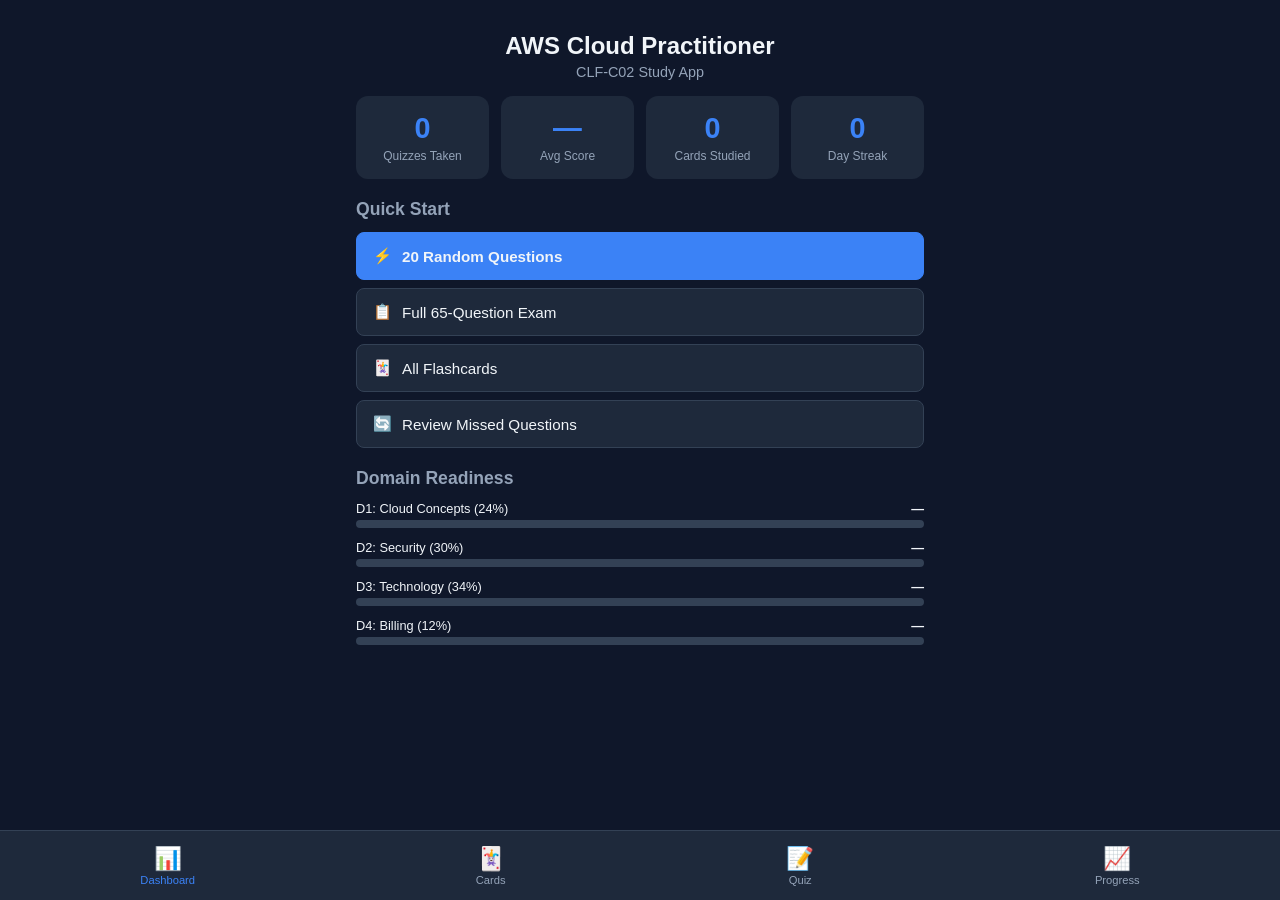
==== webapp/index.html @ e58fd6a0 "Added AWS study plan and webapp files" ====
<!DOCTYPE html>
<html lang="en">
<head>
  <meta charset="UTF-8">
  <meta name="viewport" content="width=device-width, initial-scale=1.0, user-scalable=no">
  <meta name="apple-mobile-web-app-capable" content="yes">
  <meta name="apple-mobile-web-app-status-bar-style" content="black-translucent">
  <meta name="theme-color" content="#0f172a">
  <title>AWS Cloud Practitioner Study App</title>
  <link rel="manifest" href="manifest.json">
  <link rel="icon" href="data:image/svg+xml,<svg xmlns='http://www.w3.org/2000/svg' viewBox='0 0 100 100'><text y='.9em' font-size='90'>☁️</text></svg>">
  <link rel="stylesheet" href="css/style.css">
</head>
<body>
  <div id="app">
    <!-- Navigation -->
    <nav id="bottom-nav">
      <button class="nav-btn active" data-view="dashboard" aria-label="Dashboard">
        <span class="nav-icon">📊</span>
        <span class="nav-label">Dashboard</span>
      </button>
      <button class="nav-btn" data-view="flashcards" aria-label="Flashcards">
        <span class="nav-icon">🃏</span>
        <span class="nav-label">Cards</span>
      </button>
      <button class="nav-btn" data-view="quiz" aria-label="Quiz">
        <span class="nav-icon">📝</span>
        <span class="nav-label">Quiz</span>
      </button>
      <button class="nav-btn" data-view="progress" aria-label="Progress">
        <span class="nav-icon">📈</span>
        <span class="nav-label">Progress</span>
      </button>
    </nav>

    <!-- Dashboard View -->
    <div id="view-dashboard" class="view active">
      <header class="view-header">
        <h1>AWS Cloud Practitioner</h1>
        <p class="subtitle">CLF-C02 Study App</p>
      </header>

      <div class="stats-grid">
        <div class="stat-card">
          <div class="stat-number" id="stat-quizzes">0</div>
          <div class="stat-label">Quizzes Taken</div>
        </div>
        <div class="stat-card">
          <div class="stat-number" id="stat-avg">0%</div>
          <div class="stat-label">Avg Score</div>
        </div>
        <div class="stat-card">
          <div class="stat-number" id="stat-cards">0</div>
          <div class="stat-label">Cards Studied</div>
        </div>
        <div class="stat-card">
          <div class="stat-number" id="stat-streak">0</div>
          <div class="stat-label">Day Streak</div>
        </div>
      </div>

      <div class="quick-actions">
        <h2>Quick Start</h2>
        <button class="action-btn primary" onclick="startQuickQuiz()">
          <span>⚡</span> 20 Random Questions
        </button>
        <button class="action-btn" onclick="startFullExam()">
          <span>📋</span> Full 65-Question Exam
        </button>
        <button class="action-btn" onclick="startFlashcards('all')">
          <span>🃏</span> All Flashcards
        </button>
        <button class="action-btn" onclick="startMissedQuiz()">
          <span>🔄</span> Review Missed Questions
        </button>
      </div>

      <div class="domain-scores">
        <h2>Domain Readiness</h2>
        <div class="domain-bar" id="domain1-bar">
          <div class="domain-info">
            <span>D1: Cloud Concepts (24%)</span>
            <span class="domain-pct" id="domain1-pct">—</span>
          </div>
          <div class="bar-bg"><div class="bar-fill" id="domain1-fill"></div></div>
        </div>
        <div class="domain-bar" id="domain2-bar">
          <div class="domain-info">
            <span>D2: Security (30%)</span>
            <span class="domain-pct" id="domain2-pct">—</span>
          </div>
          <div class="bar-bg"><div class="bar-fill" id="domain2-fill"></div></div>
        </div>
        <div class="domain-bar" id="domain3-bar">
          <div class="domain-info">
            <span>D3: Technology (34%)</span>
            <span class="domain-pct" id="domain3-pct">—</span>
          </div>
          <div class="bar-bg"><div class="bar-fill" id="domain3-fill"></div></div>
        </div>
        <div class="domain-bar" id="domain4-bar">
          <div class="domain-info">
            <span>D4: Billing (12%)</span>
            <span class="domain-pct" id="domain4-pct">—</span>
          </div>
          <div class="bar-bg"><div class="bar-fill" id="domain4-fill"></div></div>
        </div>
      </div>
    </div>

    <!-- Flashcards View -->
    <div id="view-flashcards" class="view">
      <header class="view-header">
        <h1>Flashcards</h1>
      </header>

      <!-- Category Selection -->
      <div id="flashcard-categories" class="category-grid">
        <button class="cat-btn" onclick="startFlashcards('all')">
          <span class="cat-icon">📚</span>
          <span class="cat-name">All Cards</span>
          <span class="cat-count" id="count-all">0</span>
        </button>
        <button class="cat-btn" onclick="startFlashcards('compute')">
          <span class="cat-icon">🖥️</span>
          <span class="cat-name">Compute</span>
          <span class="cat-count" id="count-compute">0</span>
        </button>
        <button class="cat-btn" onclick="startFlashcards('storage')">
          <span class="cat-icon">💾</span>
          <span class="cat-name">Storage</span>
          <span class="cat-count" id="count-storage">0</span>
        </button>
        <button class="cat-btn" onclick="startFlashcards('database')">
          <span class="cat-icon">🗄️</span>
          <span class="cat-name">Database</span>
          <span class="cat-count" id="count-database">0</span>
        </button>
        <button class="cat-btn" onclick="startFlashcards('network')">
          <span class="cat-icon">🌐</span>
          <span class="cat-name">Network</span>
          <span class="cat-count" id="count-network">0</span>
        </button>
        <button class="cat-btn" onclick="startFlashcards('security')">
          <span class="cat-icon">🔒</span>
          <span class="cat-name">Security</span>
          <span class="cat-count" id="count-security">0</span>
        </button>
        <button class="cat-btn" onclick="startFlashcards('billing')">
          <span class="cat-icon">💰</span>
          <span class="cat-name">Billing</span>
          <span class="cat-count" id="count-billing">0</span>
        </button>
      </div>

      <!-- Active Flashcard Session -->
      <div id="flashcard-session" class="hidden">
        <div class="session-header">
          <button class="back-btn" onclick="endFlashcardSession()">← Back</button>
          <span id="fc-progress">1 / 10</span>
          <span id="fc-score">✓ 0  ✗ 0</span>
        </div>

        <div class="flashcard-container">
          <div class="flashcard" id="flashcard" onclick="flipCard()">
            <div class="flashcard-front">
              <div class="fc-category" id="fc-category">compute</div>
              <div class="fc-term" id="fc-term">Loading...</div>
              <div class="fc-hint">Tap to reveal</div>
            </div>
            <div class="flashcard-back">
              <div class="fc-answer" id="fc-answer">Loading...</div>
            </div>
          </div>
        </div>

        <div class="fc-actions hidden" id="fc-actions">
          <button class="fc-btn know" onclick="markCard(true)">✓ Knew It</button>
          <button class="fc-btn miss" onclick="markCard(false)">✗ Didn't Know</button>
        </div>
      </div>
    </div>

    <!-- Quiz View -->
    <div id="view-quiz" class="view">
      <header class="view-header">
        <h1>Practice Quiz</h1>
      </header>

      <!-- Quiz Selection -->
      <div id="quiz-selection" class="quiz-options">
        <h2>Choose Exam Mode</h2>

        <button class="quiz-mode-btn" onclick="startDomainQuiz('all', 20)">
          <div class="mode-title">⚡ Quick Quiz</div>
          <div class="mode-desc">20 random questions, all domains</div>
        </button>

        <button class="quiz-mode-btn featured" onclick="startDomainQuiz('all', 65)">
          <div class="mode-title">📋 Full Exam Simulation</div>
          <div class="mode-desc">65 questions, 90-minute timer, like the real exam</div>
        </button>

        <h2>By Domain</h2>

        <button class="quiz-mode-btn" onclick="startDomainQuiz('domain1')">
          <div class="mode-title">D1: Cloud Concepts</div>
          <div class="mode-desc" id="d1-count">0 questions · 24% of exam</div>
        </button>

        <button class="quiz-mode-btn" onclick="startDomainQuiz('domain2')">
          <div class="mode-title">D2: Security & Compliance</div>
          <div class="mode-desc" id="d2-count">0 questions · 30% of exam</div>
        </button>

        <button class="quiz-mode-btn" onclick="startDomainQuiz('domain3')">
          <div class="mode-title">D3: Technology & Services</div>
          <div class="mode-desc" id="d3-count">0 questions · 34% of exam</div>
        </button>

        <button class="quiz-mode-btn" onclick="startDomainQuiz('domain4')">
          <div class="mode-title">D4: Billing & Pricing</div>
          <div class="mode-desc" id="d4-count">0 questions · 12% of exam</div>
        </button>

        <button class="quiz-mode-btn" onclick="startMissedQuiz()">
          <div class="mode-title">🔄 Review Missed Questions</div>
          <div class="mode-desc" id="missed-count">0 questions you've gotten wrong</div>
        </button>
      </div>

      <!-- Active Quiz -->
      <div id="quiz-session" class="hidden">
        <div class="session-header">
          <button class="back-btn" onclick="endQuiz()">← Quit</button>
          <span id="quiz-progress">1 / 20</span>
          <span id="quiz-timer" class="hidden">90:00</span>
          <span id="quiz-score-live">✓ 0  ✗ 0</span>
        </div>

        <div class="question-container">
          <div class="question-text" id="q-text">Loading...</div>
          <div class="options-list" id="q-options"></div>
          <div class="explanation hidden" id="q-explanation">
            <div class="explanation-result" id="q-result"></div>
            <div class="explanation-text" id="q-explain-text"></div>
            <button class="next-btn" id="q-next-btn" onclick="nextQuestion()">Next Question →</button>
          </div>
        </div>
      </div>

      <!-- Quiz Results -->
      <div id="quiz-results" class="hidden">
        <div class="results-card">
          <h2 id="results-title">Exam Results</h2>
          <div class="results-score" id="results-score">0%</div>
          <div class="results-bar-container">
            <div class="results-bar" id="results-bar"></div>
            <div class="results-passing-line"></div>
          </div>
          <div class="results-passing">Passing: 70%</div>
          <div class="results-message" id="results-message"></div>

          <div class="results-breakdown">
            <div class="breakdown-item">
              <span>Total Questions</span>
              <span id="results-total">0</span>
            </div>
            <div class="breakdown-item correct">
              <span>✓ Correct</span>
              <span id="results-correct">0</span>
            </div>
            <div class="breakdown-item wrong">
              <span>✗ Incorrect</span>
              <span id="results-wrong">0</span>
            </div>
          </div>

          <div class="results-domain-breakdown" id="results-domains"></div>

          <div class="results-actions">
            <button class="action-btn primary" onclick="reviewMissed()">Review Missed Questions</button>
            <button class="action-btn" onclick="showView('quiz')">Take Another Quiz</button>
            <button class="action-btn" onclick="showView('dashboard')">Back to Dashboard</button>
          </div>
        </div>
      </div>
    </div>

    <!-- Progress View -->
    <div id="view-progress" class="view">
      <header class="view-header">
        <h1>Progress</h1>
      </header>

      <div class="progress-section">
        <h2>Score History</h2>
        <div id="score-history" class="score-history">
          <p class="empty-state">No quizzes taken yet. Start practicing!</p>
        </div>
      </div>

      <div class="progress-section">
        <h2>Questions Bank Coverage</h2>
        <div class="coverage-stats">
          <div class="coverage-item">
            <span>Total Questions</span>
            <span id="total-q-count">0</span>
          </div>
          <div class="coverage-item">
            <span>Questions Seen</span>
            <span id="seen-q-count">0</span>
          </div>
          <div class="coverage-item">
            <span>Questions Missed (ever)</span>
            <span id="ever-missed-count">0</span>
          </div>
        </div>
      </div>

      <div class="progress-section">
        <h2>Data Management</h2>
        <button class="action-btn danger" onclick="resetProgress()">Reset All Progress</button>
      </div>
    </div>
  </div>

  <script src="js/data.js"></script>
  <script src="js/app.js"></script>
</body>
</html>
---- webapp/css/style.css ----
/* ============================================================
   AWS Cloud Practitioner Study App — Mobile-First Styles
   ============================================================ */

:root {
  --bg: #0f172a;
  --bg-card: #1e293b;
  --bg-card-hover: #334155;
  --text: #f1f5f9;
  --text-muted: #94a3b8;
  --primary: #3b82f6;
  --primary-hover: #2563eb;
  --success: #22c55e;
  --success-bg: #052e16;
  --danger: #ef4444;
  --danger-bg: #450a0a;
  --warning: #f59e0b;
  --warning-bg: #451a03;
  --border: #334155;
  --radius: 12px;
  --radius-sm: 8px;
  --nav-height: 70px;
  --safe-bottom: env(safe-area-inset-bottom, 0px);
}

* {
  margin: 0;
  padding: 0;
  box-sizing: border-box;
}

html {
  font-size: 16px;
  -webkit-text-size-adjust: 100%;
}

body {
  font-family: -apple-system, BlinkMacSystemFont, 'Segoe UI', Roboto, sans-serif;
  background: var(--bg);
  color: var(--text);
  min-height: 100vh;
  min-height: 100dvh;
  overflow-x: hidden;
  padding-bottom: calc(var(--nav-height) + var(--safe-bottom));
}

/* ---- Navigation ---- */
#bottom-nav {
  position: fixed;
  bottom: 0;
  left: 0;
  right: 0;
  height: calc(var(--nav-height) + var(--safe-bottom));
  padding-bottom: var(--safe-bottom);
  background: var(--bg-card);
  border-top: 1px solid var(--border);
  display: flex;
  justify-content: space-around;
  align-items: center;
  z-index: 100;
}

.nav-btn {
  background: none;
  border: none;
  color: var(--text-muted);
  font-size: 0.7rem;
  display: flex;
  flex-direction: column;
  align-items: center;
  gap: 2px;
  padding: 8px 12px;
  cursor: pointer;
  transition: color 0.2s;
  -webkit-tap-highlight-color: transparent;
}

.nav-btn.active {
  color: var(--primary);
}

.nav-icon {
  font-size: 1.4rem;
}

/* ---- Views ---- */
.view {
  display: none;
  padding: 16px;
  max-width: 600px;
  margin: 0 auto;
}

.view.active {
  display: block;
}

.view-header {
  text-align: center;
  padding: 16px 0;
}

.view-header h1 {
  font-size: 1.5rem;
  font-weight: 700;
}

.subtitle {
  color: var(--text-muted);
  font-size: 0.9rem;
  margin-top: 4px;
}

h2 {
  font-size: 1.1rem;
  margin: 20px 0 12px;
  color: var(--text-muted);
  font-weight: 600;
}

/* ---- Stats Grid ---- */
.stats-grid {
  display: grid;
  grid-template-columns: 1fr 1fr;
  gap: 12px;
}

.stat-card {
  background: var(--bg-card);
  border-radius: var(--radius);
  padding: 16px;
  text-align: center;
}

.stat-number {
  font-size: 1.8rem;
  font-weight: 700;
  color: var(--primary);
}

.stat-label {
  font-size: 0.75rem;
  color: var(--text-muted);
  margin-top: 4px;
}

/* ---- Quick Actions ---- */
.quick-actions {
  margin-top: 8px;
}

.action-btn {
  display: flex;
  align-items: center;
  gap: 10px;
  width: 100%;
  padding: 14px 16px;
  margin-bottom: 8px;
  background: var(--bg-card);
  color: var(--text);
  border: 1px solid var(--border);
  border-radius: var(--radius-sm);
  font-size: 0.95rem;
  cursor: pointer;
  transition: background 0.2s;
  -webkit-tap-highlight-color: transparent;
}

.action-btn:hover, .action-btn:active {
  background: var(--bg-card-hover);
}

.action-btn.primary {
  background: var(--primary);
  border-color: var(--primary);
  font-weight: 600;
}

.action-btn.primary:hover {
  background: var(--primary-hover);
}

.action-btn.danger {
  border-color: var(--danger);
  color: var(--danger);
}

.action-btn.danger:hover {
  background: var(--danger-bg);
}

/* ---- Domain Bars ---- */
.domain-scores {
  margin-top: 8px;
}

.domain-bar {
  margin-bottom: 12px;
}

.domain-info {
  display: flex;
  justify-content: space-between;
  font-size: 0.8rem;
  margin-bottom: 4px;
}

.domain-pct {
  font-weight: 600;
}

.bar-bg {
  height: 8px;
  background: var(--border);
  border-radius: 4px;
  overflow: hidden;
}

.bar-fill {
  height: 100%;
  border-radius: 4px;
  transition: width 0.5s ease;
  width: 0%;
}

/* ---- Category Grid (Flashcards) ---- */
.category-grid {
  display: grid;
  grid-template-columns: 1fr 1fr;
  gap: 10px;
}

.cat-btn {
  background: var(--bg-card);
  border: 1px solid var(--border);
  border-radius: var(--radius);
  padding: 16px;
  text-align: center;
  color: var(--text);
  cursor: pointer;
  transition: background 0.2s, transform 0.1s;
  -webkit-tap-highlight-color: transparent;
}

.cat-btn:hover {
  background: var(--bg-card-hover);
}

.cat-btn:active {
  transform: scale(0.97);
}

.cat-icon {
  font-size: 1.6rem;
  display: block;
  margin-bottom: 6px;
}

.cat-name {
  display: block;
  font-weight: 600;
  font-size: 0.85rem;
}

.cat-count {
  display: block;
  font-size: 0.75rem;
  color: var(--text-muted);
  margin-top: 4px;
}

/* ---- Session Header ---- */
.session-header {
  display: flex;
  justify-content: space-between;
  align-items: center;
  padding: 8px 0 16px;
  font-size: 0.85rem;
}

.back-btn {
  background: none;
  border: none;
  color: var(--primary);
  font-size: 0.9rem;
  cursor: pointer;
  padding: 4px 0;
  -webkit-tap-highlight-color: transparent;
}

/* ---- Flashcard ---- */
.flashcard-container {
  perspective: 1000px;
  margin: 20px 0;
}

.flashcard {
  position: relative;
  width: 100%;
  min-height: 250px;
  cursor: pointer;
  transform-style: preserve-3d;
  transition: transform 0.5s;
  -webkit-tap-highlight-color: transparent;
}

.flashcard.flipped {
  transform: rotateY(180deg);
}

.flashcard-front, .flashcard-back {
  position: absolute;
  top: 0;
  left: 0;
  width: 100%;
  min-height: 250px;
  backface-visibility: hidden;
  -webkit-backface-visibility: hidden;
  border-radius: var(--radius);
  display: flex;
  flex-direction: column;
  justify-content: center;
  align-items: center;
  padding: 24px;
  text-align: center;
}

.flashcard-front {
  background: linear-gradient(135deg, #1e3a5f, #1e293b);
  border: 1px solid var(--border);
}

.flashcard-back {
  background: linear-gradient(135deg, #052e16, #1e293b);
  border: 1px solid #166534;
  transform: rotateY(180deg);
}

.fc-category {
  font-size: 0.7rem;
  text-transform: uppercase;
  letter-spacing: 1px;
  color: var(--primary);
  margin-bottom: 16px;
}

.fc-term {
  font-size: 1.4rem;
  font-weight: 700;
}

.fc-hint {
  font-size: 0.75rem;
  color: var(--text-muted);
  margin-top: 20px;
}

.fc-answer {
  font-size: 1.05rem;
  line-height: 1.6;
}

.fc-actions {
  display: flex;
  gap: 12px;
  margin-top: 16px;
}

.fc-btn {
  flex: 1;
  padding: 14px;
  border: none;
  border-radius: var(--radius-sm);
  font-size: 1rem;
  font-weight: 600;
  cursor: pointer;
  -webkit-tap-highlight-color: transparent;
}

.fc-btn.know {
  background: var(--success);
  color: white;
}

.fc-btn.miss {
  background: var(--danger);
  color: white;
}

/* ---- Quiz ---- */
.quiz-options {
  padding-bottom: 20px;
}

.quiz-mode-btn {
  display: block;
  width: 100%;
  text-align: left;
  padding: 16px;
  margin-bottom: 8px;
  background: var(--bg-card);
  border: 1px solid var(--border);
  border-radius: var(--radius-sm);
  color: var(--text);
  cursor: pointer;
  transition: background 0.2s;
  -webkit-tap-highlight-color: transparent;
}

.quiz-mode-btn:hover {
  background: var(--bg-card-hover);
}

.quiz-mode-btn.featured {
  border-color: var(--primary);
  background: linear-gradient(135deg, rgba(59,130,246,0.15), var(--bg-card));
}

.mode-title {
  font-weight: 600;
  font-size: 1rem;
}

.mode-desc {
  font-size: 0.8rem;
  color: var(--text-muted);
  margin-top: 4px;
}

/* ---- Question ---- */
.question-container {
  padding: 8px 0;
}

.question-text {
  font-size: 1.05rem;
  font-weight: 600;
  line-height: 1.5;
  margin-bottom: 20px;
}

.options-list {
  display: flex;
  flex-direction: column;
  gap: 10px;
}

.option-btn {
  display: flex;
  align-items: flex-start;
  gap: 12px;
  padding: 14px 16px;
  background: var(--bg-card);
  border: 2px solid var(--border);
  border-radius: var(--radius-sm);
  color: var(--text);
  font-size: 0.95rem;
  text-align: left;
  cursor: pointer;
  transition: border-color 0.2s, background 0.2s;
  -webkit-tap-highlight-color: transparent;
  line-height: 1.4;
}

.option-btn:hover {
  border-color: var(--primary);
}

.option-btn .option-letter {
  font-weight: 700;
  color: var(--primary);
  min-width: 24px;
}

.option-btn.selected {
  border-color: var(--primary);
  background: rgba(59, 130, 246, 0.15);
}

.option-btn.correct {
  border-color: var(--success);
  background: rgba(34, 197, 94, 0.15);
}

.option-btn.wrong {
  border-color: var(--danger);
  background: rgba(239, 68, 68, 0.15);
}

.option-btn.disabled {
  pointer-events: none;
  opacity: 0.7;
}

.option-btn.correct .option-letter {
  color: var(--success);
}

.option-btn.wrong .option-letter {
  color: var(--danger);
}

/* ---- Explanation ---- */
.explanation {
  margin-top: 16px;
  padding: 16px;
  background: var(--bg-card);
  border-radius: var(--radius-sm);
  border-left: 4px solid var(--primary);
}

.explanation-result {
  font-weight: 700;
  font-size: 1rem;
  margin-bottom: 8px;
}

.explanation-result.correct {
  color: var(--success);
}

.explanation-result.wrong {
  color: var(--danger);
}

.explanation-text {
  font-size: 0.9rem;
  line-height: 1.5;
  color: var(--text-muted);
}

.next-btn {
  display: block;
  width: 100%;
  margin-top: 16px;
  padding: 12px;
  background: var(--primary);
  color: white;
  border: none;
  border-radius: var(--radius-sm);
  font-size: 1rem;
  font-weight: 600;
  cursor: pointer;
  -webkit-tap-highlight-color: transparent;
}

/* ---- Quiz Results ---- */
.results-card {
  text-align: center;
  padding: 24px 0;
}

.results-card h2 {
  color: var(--text);
  font-size: 1.3rem;
  margin-bottom: 16px;
}

.results-score {
  font-size: 3.5rem;
  font-weight: 800;
}

.results-score.pass {
  color: var(--success);
}

.results-score.fail {
  color: var(--danger);
}

.results-bar-container {
  position: relative;
  height: 16px;
  background: var(--border);
  border-radius: 8px;
  margin: 20px 0 8px;
  overflow: visible;
}

.results-bar {
  height: 100%;
  border-radius: 8px;
  transition: width 1s ease;
}

.results-bar.pass {
  background: var(--success);
}

.results-bar.fail {
  background: var(--danger);
}

.results-passing-line {
  position: absolute;
  top: -4px;
  left: 70%;
  width: 2px;
  height: 24px;
  background: var(--warning);
}

.results-passing {
  font-size: 0.75rem;
  color: var(--text-muted);
}

.results-message {
  font-size: 1.1rem;
  font-weight: 600;
  margin: 20px 0;
  padding: 12px;
  border-radius: var(--radius-sm);
}

.results-message.pass {
  background: var(--success-bg);
  color: var(--success);
}

.results-message.fail {
  background: var(--danger-bg);
  color: var(--danger);
}

.results-message.close {
  background: var(--warning-bg);
  color: var(--warning);
}

.results-breakdown {
  margin: 20px 0;
}

.breakdown-item {
  display: flex;
  justify-content: space-between;
  padding: 10px 16px;
  border-bottom: 1px solid var(--border);
  font-size: 0.9rem;
}

.breakdown-item.correct {
  color: var(--success);
}

.breakdown-item.wrong {
  color: var(--danger);
}

.results-domain-breakdown {
  margin: 16px 0;
  text-align: left;
}

.results-domain-breakdown h3 {
  font-size: 0.9rem;
  color: var(--text-muted);
  margin-bottom: 10px;
  text-align: center;
}

.domain-result {
  display: flex;
  justify-content: space-between;
  align-items: center;
  padding: 8px 0;
  font-size: 0.85rem;
}

.domain-result-bar {
  flex: 1;
  height: 6px;
  background: var(--border);
  border-radius: 3px;
  margin: 0 12px;
  overflow: hidden;
}

.domain-result-fill {
  height: 100%;
  border-radius: 3px;
}

.results-actions {
  margin-top: 24px;
}

/* ---- Progress View ---- */
.progress-section {
  margin-bottom: 24px;
}

.score-history {
  max-height: 300px;
  overflow-y: auto;
}

.history-item {
  display: flex;
  justify-content: space-between;
  align-items: center;
  padding: 12px 16px;
  background: var(--bg-card);
  border-radius: var(--radius-sm);
  margin-bottom: 6px;
  font-size: 0.85rem;
}

.history-score {
  font-weight: 700;
  font-size: 1rem;
}

.history-score.pass {
  color: var(--success);
}

.history-score.fail {
  color: var(--danger);
}

.history-date {
  color: var(--text-muted);
  font-size: 0.75rem;
}

.history-mode {
  font-size: 0.8rem;
}

.coverage-stats {
  background: var(--bg-card);
  border-radius: var(--radius);
  padding: 4px 16px;
}

.coverage-item {
  display: flex;
  justify-content: space-between;
  padding: 12px 0;
  border-bottom: 1px solid var(--border);
  font-size: 0.9rem;
}

.coverage-item:last-child {
  border-bottom: none;
}

.empty-state {
  text-align: center;
  color: var(--text-muted);
  padding: 40px 20px;
  font-size: 0.9rem;
}

/* ---- Utilities ---- */
.hidden {
  display: none !important;
}

/* ---- Timer ---- */
#quiz-timer {
  background: var(--warning-bg);
  color: var(--warning);
  padding: 4px 10px;
  border-radius: 4px;
  font-weight: 600;
  font-family: monospace;
  font-size: 0.9rem;
}

/* ---- Responsive ---- */
@media (min-width: 500px) {
  .stats-grid {
    grid-template-columns: repeat(4, 1fr);
  }

  .category-grid {
    grid-template-columns: repeat(3, 1fr);
  }
}

/* ---- Animation ---- */
@keyframes slideIn {
  from { opacity: 0; transform: translateY(10px); }
  to { opacity: 1; transform: translateY(0); }
}

.view.active {
  animation: slideIn 0.2s ease;
}
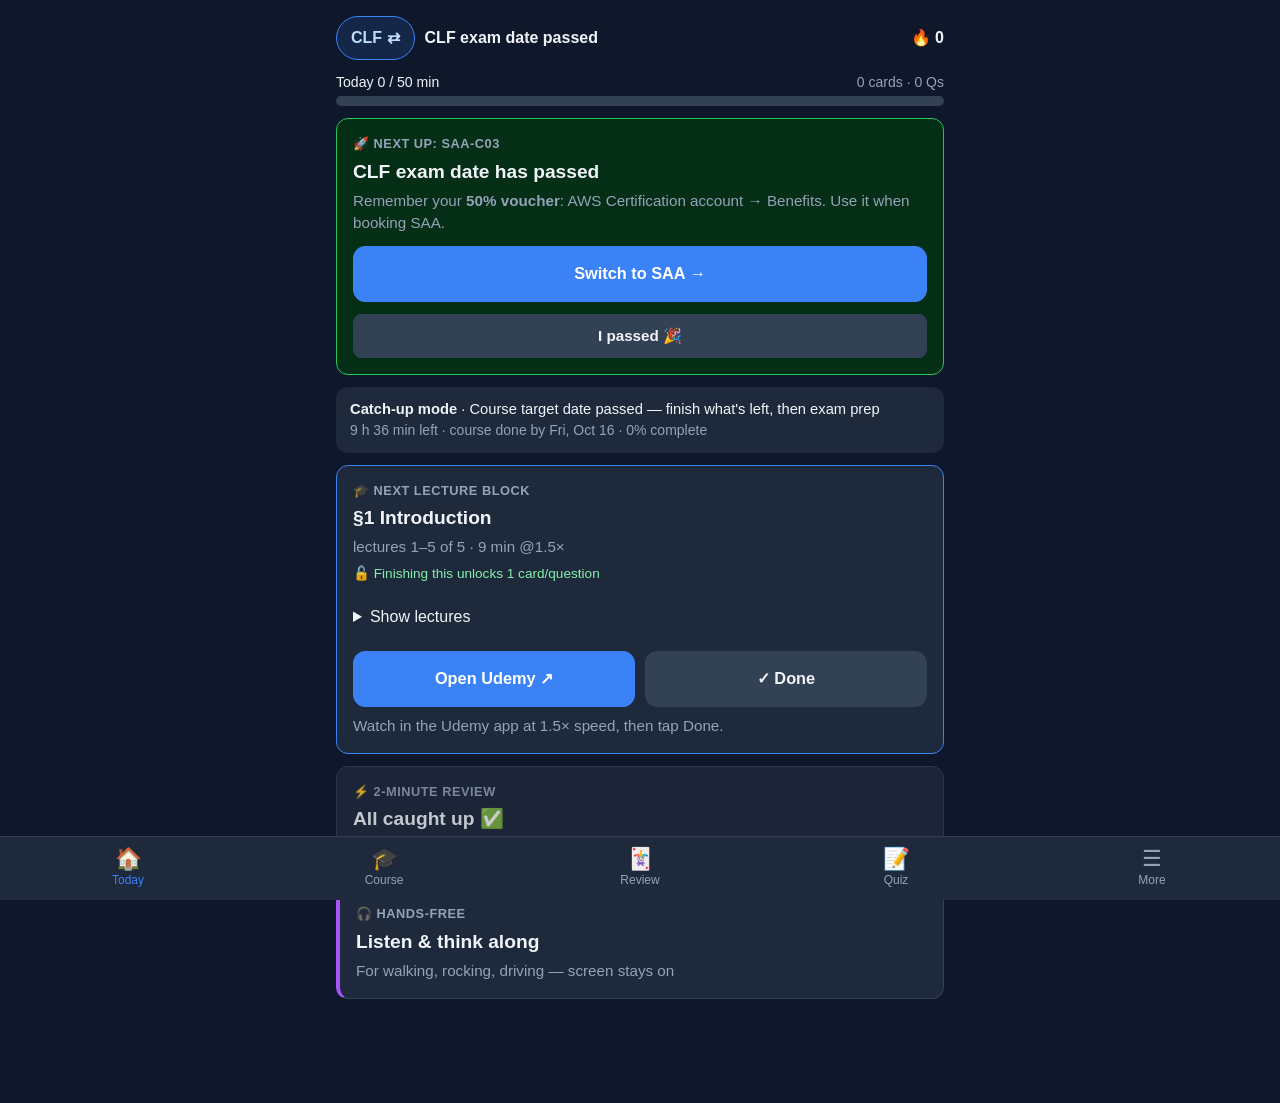
==== commit 2f2c7426: "Rebuild as a phone-first CLF-C02 → SAA-C03 study system - Installable PWA with a Today screen driven" ====
--- a/webapp/index.html
+++ b/webapp/index.html
@@ -2,330 +2,55 @@
 <html lang="en">
 <head>
   <meta charset="UTF-8">
-  <meta name="viewport" content="width=device-width, initial-scale=1.0, user-scalable=no">
+  <meta name="viewport" content="width=device-width, initial-scale=1, viewport-fit=cover">
+  <meta name="theme-color" content="#0f172a">
+  <meta name="color-scheme" content="dark">
+  <meta name="description" content="Phone-first study plan for AWS Cloud Practitioner (CLF-C02) and Solutions Architect Associate (SAA-C03).">
+  <meta name="mobile-web-app-capable" content="yes">
   <meta name="apple-mobile-web-app-capable" content="yes">
   <meta name="apple-mobile-web-app-status-bar-style" content="black-translucent">
-  <meta name="theme-color" content="#0f172a">
-  <title>AWS Cloud Practitioner Study App</title>
-  <link rel="manifest" href="manifest.json">
-  <link rel="icon" href="data:image/svg+xml,<svg xmlns='http://www.w3.org/2000/svg' viewBox='0 0 100 100'><text y='.9em' font-size='90'>☁️</text></svg>">
+  <meta name="apple-mobile-web-app-title" content="AWS Study">
+  <title>AWS Cert Study</title>
+  <link rel="manifest" href="manifest.webmanifest">
+  <link rel="icon" type="image/png" sizes="192x192" href="icons/icon-192.png">
+  <link rel="apple-touch-icon" href="icons/apple-touch-icon.png">
   <link rel="stylesheet" href="css/style.css">
 </head>
 <body>
-  <div id="app">
-    <!-- Navigation -->
-    <nav id="bottom-nav">
-      <button class="nav-btn active" data-view="dashboard" aria-label="Dashboard">
-        <span class="nav-icon">📊</span>
-        <span class="nav-label">Dashboard</span>
-      </button>
-      <button class="nav-btn" data-view="flashcards" aria-label="Flashcards">
-        <span class="nav-icon">🃏</span>
-        <span class="nav-label">Cards</span>
-      </button>
-      <button class="nav-btn" data-view="quiz" aria-label="Quiz">
-        <span class="nav-icon">📝</span>
-        <span class="nav-label">Quiz</span>
-      </button>
-      <button class="nav-btn" data-view="progress" aria-label="Progress">
-        <span class="nav-icon">📈</span>
-        <span class="nav-label">Progress</span>
-      </button>
-    </nav>
+  <main id="main" class="view-today" tabindex="-1">
+    <div class="panel">Loading…</div>
+  </main>
+  <noscript><div class="panel">This study app needs JavaScript turned on.</div></noscript>
 
-    <!-- Dashboard View -->
-    <div id="view-dashboard" class="view active">
-      <header class="view-header">
-        <h1>AWS Cloud Practitioner</h1>
-        <p class="subtitle">CLF-C02 Study App</p>
-      </header>
-
-      <div class="stats-grid">
-        <div class="stat-card">
-          <div class="stat-number" id="stat-quizzes">0</div>
-          <div class="stat-label">Quizzes Taken</div>
-        </div>
-        <div class="stat-card">
-          <div class="stat-number" id="stat-avg">0%</div>
-          <div class="stat-label">Avg Score</div>
-        </div>
-        <div class="stat-card">
-          <div class="stat-number" id="stat-cards">0</div>
-          <div class="stat-label">Cards Studied</div>
-        </div>
-        <div class="stat-card">
-          <div class="stat-number" id="stat-streak">0</div>
-          <div class="stat-label">Day Streak</div>
-        </div>
-      </div>
-
-      <div class="quick-actions">
-        <h2>Quick Start</h2>
-        <button class="action-btn primary" onclick="startQuickQuiz()">
-          <span>⚡</span> 20 Random Questions
-        </button>
-        <button class="action-btn" onclick="startFullExam()">
-          <span>📋</span> Full 65-Question Exam
-        </button>
-        <button class="action-btn" onclick="startFlashcards('all')">
-          <span>🃏</span> All Flashcards
-        </button>
-        <button class="action-btn" onclick="startMissedQuiz()">
-          <span>🔄</span> Review Missed Questions
-        </button>
-      </div>
-
-      <div class="domain-scores">
-        <h2>Domain Readiness</h2>
-        <div class="domain-bar" id="domain1-bar">
-          <div class="domain-info">
-            <span>D1: Cloud Concepts (24%)</span>
-            <span class="domain-pct" id="domain1-pct">—</span>
-          </div>
-          <div class="bar-bg"><div class="bar-fill" id="domain1-fill"></div></div>
-        </div>
-        <div class="domain-bar" id="domain2-bar">
-          <div class="domain-info">
-            <span>D2: Security (30%)</span>
-            <span class="domain-pct" id="domain2-pct">—</span>
-          </div>
-          <div class="bar-bg"><div class="bar-fill" id="domain2-fill"></div></div>
-        </div>
-        <div class="domain-bar" id="domain3-bar">
-          <div class="domain-info">
-            <span>D3: Technology (34%)</span>
-            <span class="domain-pct" id="domain3-pct">—</span>
-          </div>
-          <div class="bar-bg"><div class="bar-fill" id="domain3-fill"></div></div>
-        </div>
-        <div class="domain-bar" id="domain4-bar">
-          <div class="domain-info">
-            <span>D4: Billing (12%)</span>
-            <span class="domain-pct" id="domain4-pct">—</span>
-          </div>
-          <div class="bar-bg"><div class="bar-fill" id="domain4-fill"></div></div>
-        </div>
-      </div>
+  <!-- Persistent audio player (Listen) — survives view changes -->
+  <div id="player-dock" hidden>
+    <div class="dock-row">
+      <span id="dock-title" class="dock-title">Audio</span>
+      <button type="button" class="icon-btn" data-act="dock-close" aria-label="Close player">✕</button>
     </div>
-
-    <!-- Flashcards View -->
-    <div id="view-flashcards" class="view">
-      <header class="view-header">
-        <h1>Flashcards</h1>
-      </header>
-
-      <!-- Category Selection -->
-      <div id="flashcard-categories" class="category-grid">
-        <button class="cat-btn" onclick="startFlashcards('all')">
-          <span class="cat-icon">📚</span>
-          <span class="cat-name">All Cards</span>
-          <span class="cat-count" id="count-all">0</span>
-        </button>
-        <button class="cat-btn" onclick="startFlashcards('compute')">
-          <span class="cat-icon">🖥️</span>
-          <span class="cat-name">Compute</span>
-          <span class="cat-count" id="count-compute">0</span>
-        </button>
-        <button class="cat-btn" onclick="startFlashcards('storage')">
-          <span class="cat-icon">💾</span>
-          <span class="cat-name">Storage</span>
-          <span class="cat-count" id="count-storage">0</span>
-        </button>
-        <button class="cat-btn" onclick="startFlashcards('database')">
-          <span class="cat-icon">🗄️</span>
-          <span class="cat-name">Database</span>
-          <span class="cat-count" id="count-database">0</span>
-        </button>
-        <button class="cat-btn" onclick="startFlashcards('network')">
-          <span class="cat-icon">🌐</span>
-          <span class="cat-name">Network</span>
-          <span class="cat-count" id="count-network">0</span>
-        </button>
-        <button class="cat-btn" onclick="startFlashcards('security')">
-          <span class="cat-icon">🔒</span>
-          <span class="cat-name">Security</span>
-          <span class="cat-count" id="count-security">0</span>
-        </button>
-        <button class="cat-btn" onclick="startFlashcards('billing')">
-          <span class="cat-icon">💰</span>
-          <span class="cat-name">Billing</span>
-          <span class="cat-count" id="count-billing">0</span>
-        </button>
-      </div>
-
-      <!-- Active Flashcard Session -->
-      <div id="flashcard-session" class="hidden">
-        <div class="session-header">
-          <button class="back-btn" onclick="endFlashcardSession()">← Back</button>
-          <span id="fc-progress">1 / 10</span>
-          <span id="fc-score">✓ 0  ✗ 0</span>
-        </div>
-
-        <div class="flashcard-container">
-          <div class="flashcard" id="flashcard" onclick="flipCard()">
-            <div class="flashcard-front">
-              <div class="fc-category" id="fc-category">compute</div>
-              <div class="fc-term" id="fc-term">Loading...</div>
-              <div class="fc-hint">Tap to reveal</div>
-            </div>
-            <div class="flashcard-back">
-              <div class="fc-answer" id="fc-answer">Loading...</div>
-            </div>
-          </div>
-        </div>
-
-        <div class="fc-actions hidden" id="fc-actions">
-          <button class="fc-btn know" onclick="markCard(true)">✓ Knew It</button>
-          <button class="fc-btn miss" onclick="markCard(false)">✗ Didn't Know</button>
-        </div>
-      </div>
-    </div>
-
-    <!-- Quiz View -->
-    <div id="view-quiz" class="view">
-      <header class="view-header">
-        <h1>Practice Quiz</h1>
-      </header>
-
-      <!-- Quiz Selection -->
-      <div id="quiz-selection" class="quiz-options">
-        <h2>Choose Exam Mode</h2>
-
-        <button class="quiz-mode-btn" onclick="startDomainQuiz('all', 20)">
-          <div class="mode-title">⚡ Quick Quiz</div>
-          <div class="mode-desc">20 random questions, all domains</div>
-        </button>
-
-        <button class="quiz-mode-btn featured" onclick="startDomainQuiz('all', 65)">
-          <div class="mode-title">📋 Full Exam Simulation</div>
-          <div class="mode-desc">65 questions, 90-minute timer, like the real exam</div>
-        </button>
-
-        <h2>By Domain</h2>
-
-        <button class="quiz-mode-btn" onclick="startDomainQuiz('domain1')">
-          <div class="mode-title">D1: Cloud Concepts</div>
-          <div class="mode-desc" id="d1-count">0 questions · 24% of exam</div>
-        </button>
-
-        <button class="quiz-mode-btn" onclick="startDomainQuiz('domain2')">
-          <div class="mode-title">D2: Security & Compliance</div>
-          <div class="mode-desc" id="d2-count">0 questions · 30% of exam</div>
-        </button>
-
-        <button class="quiz-mode-btn" onclick="startDomainQuiz('domain3')">
-          <div class="mode-title">D3: Technology & Services</div>
-          <div class="mode-desc" id="d3-count">0 questions · 34% of exam</div>
-        </button>
-
-        <button class="quiz-mode-btn" onclick="startDomainQuiz('domain4')">
-          <div class="mode-title">D4: Billing & Pricing</div>
-          <div class="mode-desc" id="d4-count">0 questions · 12% of exam</div>
-        </button>
-
-        <button class="quiz-mode-btn" onclick="startMissedQuiz()">
-          <div class="mode-title">🔄 Review Missed Questions</div>
-          <div class="mode-desc" id="missed-count">0 questions you've gotten wrong</div>
-        </button>
-      </div>
-
-      <!-- Active Quiz -->
-      <div id="quiz-session" class="hidden">
-        <div class="session-header">
-          <button class="back-btn" onclick="endQuiz()">← Quit</button>
-          <span id="quiz-progress">1 / 20</span>
-          <span id="quiz-timer" class="hidden">90:00</span>
-          <span id="quiz-score-live">✓ 0  ✗ 0</span>
-        </div>
-
-        <div class="question-container">
-          <div class="question-text" id="q-text">Loading...</div>
-          <div class="options-list" id="q-options"></div>
-          <div class="explanation hidden" id="q-explanation">
-            <div class="explanation-result" id="q-result"></div>
-            <div class="explanation-text" id="q-explain-text"></div>
-            <button class="next-btn" id="q-next-btn" onclick="nextQuestion()">Next Question →</button>
-          </div>
-        </div>
-      </div>
-
-      <!-- Quiz Results -->
-      <div id="quiz-results" class="hidden">
-        <div class="results-card">
-          <h2 id="results-title">Exam Results</h2>
-          <div class="results-score" id="results-score">0%</div>
-          <div class="results-bar-container">
-            <div class="results-bar" id="results-bar"></div>
-            <div class="results-passing-line"></div>
-          </div>
-          <div class="results-passing">Passing: 70%</div>
-          <div class="results-message" id="results-message"></div>
-
-          <div class="results-breakdown">
-            <div class="breakdown-item">
-              <span>Total Questions</span>
-              <span id="results-total">0</span>
-            </div>
-            <div class="breakdown-item correct">
-              <span>✓ Correct</span>
-              <span id="results-correct">0</span>
-            </div>
-            <div class="breakdown-item wrong">
-              <span>✗ Incorrect</span>
-              <span id="results-wrong">0</span>
-            </div>
-          </div>
-
-          <div class="results-domain-breakdown" id="results-domains"></div>
-
-          <div class="results-actions">
-            <button class="action-btn primary" onclick="reviewMissed()">Review Missed Questions</button>
-            <button class="action-btn" onclick="showView('quiz')">Take Another Quiz</button>
-            <button class="action-btn" onclick="showView('dashboard')">Back to Dashboard</button>
-          </div>
-        </div>
-      </div>
-    </div>
-
-    <!-- Progress View -->
-    <div id="view-progress" class="view">
-      <header class="view-header">
-        <h1>Progress</h1>
-      </header>
-
-      <div class="progress-section">
-        <h2>Score History</h2>
-        <div id="score-history" class="score-history">
-          <p class="empty-state">No quizzes taken yet. Start practicing!</p>
-        </div>
-      </div>
-
-      <div class="progress-section">
-        <h2>Questions Bank Coverage</h2>
-        <div class="coverage-stats">
-          <div class="coverage-item">
-            <span>Total Questions</span>
-            <span id="total-q-count">0</span>
-          </div>
-          <div class="coverage-item">
-            <span>Questions Seen</span>
-            <span id="seen-q-count">0</span>
-          </div>
-          <div class="coverage-item">
-            <span>Questions Missed (ever)</span>
-            <span id="ever-missed-count">0</span>
-          </div>
-        </div>
-      </div>
-
-      <div class="progress-section">
-        <h2>Data Management</h2>
-        <button class="action-btn danger" onclick="resetProgress()">Reset All Progress</button>
-      </div>
-    </div>
+    <audio id="dock-audio" controls preload="none"></audio>
   </div>
 
+  <div id="toast" class="toast" role="status" aria-live="polite"></div>
+
+  <nav id="bottom-nav" aria-label="Main">
+    <button type="button" class="nav-btn active" data-act="nav" data-view="today"><span class="nav-icon">🏠</span><span class="nav-label">Today</span></button>
+    <button type="button" class="nav-btn" data-act="nav" data-view="course"><span class="nav-icon">🎓</span><span class="nav-label">Course</span></button>
+    <button type="button" class="nav-btn" data-act="nav" data-view="review"><span class="nav-icon">🃏</span><span class="nav-label">Review</span></button>
+    <button type="button" class="nav-btn" data-act="nav" data-view="quiz"><span class="nav-icon">📝</span><span class="nav-label">Quiz</span></button>
+    <button type="button" class="nav-btn" data-act="nav" data-view="more"><span class="nav-icon">☰</span><span class="nav-label">More</span></button>
+  </nav>
+
+  <script src="js/course.js"></script>
   <script src="js/data.js"></script>
+  <script src="js/data-saa.js"></script>
+  <script src="js/util.js"></script>
+  <script src="js/model.js"></script>
+  <script src="js/session.js"></script>
+  <script src="js/speech.js"></script>
+  <script src="js/listen.js"></script>
+  <script src="js/today.js"></script>
+  <script src="js/views.js"></script>
   <script src="js/app.js"></script>
 </body>
 </html>
--- a/webapp/css/style.css
+++ b/webapp/css/style.css
@@ -1,7 +1,6 @@
 /* ============================================================
-   AWS Cloud Practitioner Study App — Mobile-First Styles
+   AWS Cert Study — phone-first dark theme
    ============================================================ */
-
 :root {
   --bg: #0f172a;
   --bg-card: #1e293b;
@@ -19,775 +18,327 @@
   --border: #334155;
   --radius: 12px;
   --radius-sm: 8px;
-  --nav-height: 70px;
+  --nav-height: 64px;
+  --safe-top: env(safe-area-inset-top, 0px);
   --safe-bottom: env(safe-area-inset-bottom, 0px);
-}
-
-* {
-  margin: 0;
-  padding: 0;
-  box-sizing: border-box;
-}
-
-html {
-  font-size: 16px;
-  -webkit-text-size-adjust: 100%;
-}
-
+  --safe-left: env(safe-area-inset-left, 0px);
+  --safe-right: env(safe-area-inset-right, 0px);
+  --dock-h: 0px;
+  color-scheme: dark;
+}
+
+* { margin: 0; padding: 0; box-sizing: border-box; }
+html { font-size: 16px; -webkit-text-size-adjust: 100%; }
 body {
   font-family: -apple-system, BlinkMacSystemFont, 'Segoe UI', Roboto, sans-serif;
   background: var(--bg);
   color: var(--text);
+  line-height: 1.45;
   min-height: 100vh;
   min-height: 100dvh;
   overflow-x: hidden;
-  padding-bottom: calc(var(--nav-height) + var(--safe-bottom));
-}
-
-/* ---- Navigation ---- */
+  -webkit-tap-highlight-color: transparent;
+  padding: var(--safe-top) var(--safe-right) calc(var(--nav-height) + var(--safe-bottom) + var(--dock-h) + 16px) var(--safe-left);
+}
+body.has-dock { --dock-h: 104px; }
+button, input, select, textarea { font: inherit; color: inherit; }
+a { color: var(--primary); }
+
+#main { max-width: 640px; margin: 0 auto; padding: 12px 16px; }
+
+h1 { font-size: 1.35rem; line-height: 1.25; }
+h1[tabindex="-1"]:focus, main:focus { outline: none; } /* programmatic focus after view changes */
+h2 { font-size: 0.85rem; text-transform: uppercase; letter-spacing: 0.06em; color: var(--text-muted); margin: 22px 0 10px; font-weight: 700; }
+h3 { font-size: 1rem; margin-bottom: 10px; }
+p { margin: 6px 0; }
+.muted { color: var(--text-muted); }
+.small { font-size: 0.875rem; }
+.center { text-align: center; }
+.big-note { font-size: 1.1rem; margin: 8px 0; }
+
+/* ---------- Bottom nav ---------- */
 #bottom-nav {
-  position: fixed;
-  bottom: 0;
-  left: 0;
-  right: 0;
+  position: fixed; left: 0; right: 0; bottom: 0; z-index: 100;
   height: calc(var(--nav-height) + var(--safe-bottom));
-  padding-bottom: var(--safe-bottom);
-  background: var(--bg-card);
-  border-top: 1px solid var(--border);
-  display: flex;
-  justify-content: space-around;
-  align-items: center;
-  z-index: 100;
-}
-
+  padding: 0 var(--safe-right) var(--safe-bottom) var(--safe-left);
+  background: var(--bg-card); border-top: 1px solid var(--border);
+  display: flex; justify-content: space-around; align-items: stretch;
+}
 .nav-btn {
-  background: none;
-  border: none;
-  color: var(--text-muted);
-  font-size: 0.7rem;
-  display: flex;
-  flex-direction: column;
-  align-items: center;
-  gap: 2px;
-  padding: 8px 12px;
-  cursor: pointer;
-  transition: color 0.2s;
-  -webkit-tap-highlight-color: transparent;
-}
-
-.nav-btn.active {
-  color: var(--primary);
-}
-
-.nav-icon {
-  font-size: 1.4rem;
-}
-
-/* ---- Views ---- */
-.view {
-  display: none;
-  padding: 16px;
-  max-width: 600px;
-  margin: 0 auto;
-}
-
-.view.active {
-  display: block;
-}
-
-.view-header {
-  text-align: center;
-  padding: 16px 0;
-}
-
-.view-header h1 {
-  font-size: 1.5rem;
-  font-weight: 700;
-}
-
-.subtitle {
-  color: var(--text-muted);
-  font-size: 0.9rem;
-  margin-top: 4px;
-}
-
-h2 {
-  font-size: 1.1rem;
-  margin: 20px 0 12px;
-  color: var(--text-muted);
-  font-weight: 600;
-}
-
-/* ---- Stats Grid ---- */
-.stats-grid {
-  display: grid;
-  grid-template-columns: 1fr 1fr;
-  gap: 12px;
-}
-
-.stat-card {
-  background: var(--bg-card);
-  border-radius: var(--radius);
-  padding: 16px;
-  text-align: center;
-}
-
-.stat-number {
-  font-size: 1.8rem;
-  font-weight: 700;
-  color: var(--primary);
-}
-
-.stat-label {
-  font-size: 0.75rem;
-  color: var(--text-muted);
-  margin-top: 4px;
-}
-
-/* ---- Quick Actions ---- */
-.quick-actions {
-  margin-top: 8px;
-}
-
-.action-btn {
-  display: flex;
-  align-items: center;
-  gap: 10px;
-  width: 100%;
-  padding: 14px 16px;
-  margin-bottom: 8px;
-  background: var(--bg-card);
-  color: var(--text);
-  border: 1px solid var(--border);
-  border-radius: var(--radius-sm);
-  font-size: 0.95rem;
-  cursor: pointer;
-  transition: background 0.2s;
-  -webkit-tap-highlight-color: transparent;
-}
-
-.action-btn:hover, .action-btn:active {
-  background: var(--bg-card-hover);
-}
-
-.action-btn.primary {
-  background: var(--primary);
-  border-color: var(--primary);
-  font-weight: 600;
-}
-
-.action-btn.primary:hover {
-  background: var(--primary-hover);
-}
-
-.action-btn.danger {
-  border-color: var(--danger);
-  color: var(--danger);
-}
-
-.action-btn.danger:hover {
-  background: var(--danger-bg);
-}
-
-/* ---- Domain Bars ---- */
-.domain-scores {
-  margin-top: 8px;
-}
-
-.domain-bar {
-  margin-bottom: 12px;
-}
-
-.domain-info {
-  display: flex;
-  justify-content: space-between;
-  font-size: 0.8rem;
-  margin-bottom: 4px;
-}
-
-.domain-pct {
-  font-weight: 600;
-}
-
-.bar-bg {
-  height: 8px;
-  background: var(--border);
-  border-radius: 4px;
-  overflow: hidden;
-}
-
-.bar-fill {
-  height: 100%;
-  border-radius: 4px;
-  transition: width 0.5s ease;
-  width: 0%;
-}
-
-/* ---- Category Grid (Flashcards) ---- */
-.category-grid {
-  display: grid;
-  grid-template-columns: 1fr 1fr;
-  gap: 10px;
-}
-
+  flex: 1; background: none; border: 0; color: var(--text-muted);
+  display: flex; flex-direction: column; align-items: center; justify-content: center; gap: 2px;
+  font-size: 0.75rem; cursor: pointer; min-height: 48px;
+}
+.nav-btn.active { color: var(--primary); }
+.nav-icon { font-size: 1.35rem; line-height: 1; }
+
+/* ---------- Generic blocks ---------- */
+.view-head { display: flex; flex-wrap: wrap; align-items: center; gap: 4px 10px; margin: 6px 0 14px; }
+.view-head h1 { flex: 1; }
+.view-head p { flex-basis: 100%; margin: 0; font-size: 0.85rem; }
+.panel, .card {
+  background: var(--bg-card); border: 1px solid var(--border); border-radius: var(--radius);
+  padding: 16px; margin: 12px 0;
+}
+.panel h3 { margin-bottom: 8px; }
+.inline-panel { background: var(--bg); border-color: var(--primary); }
+.inline-panel .btn { margin: 6px 6px 0 0; }
+.danger-zone { border-color: var(--danger-bg); }
+.empty { text-align: center; padding: 40px 0; }
+.stack { display: flex; flex-direction: column; gap: 10px; margin: 12px 0; }
+.btn-row { display: flex; gap: 10px; margin-top: 12px; flex-wrap: wrap; }
+.btn-row .btn { flex: 1; }
+.btn-row.nowrap { flex-wrap: nowrap; }
+.btn-row.nowrap .btn { flex: 1 1 0; white-space: nowrap; min-width: 0; padding-left: 10px; padding-right: 10px; }
+
+/* ---------- Buttons ---------- */
+.btn {
+  display: inline-flex; align-items: center; justify-content: center; gap: 8px;
+  min-height: 44px; padding: 10px 16px; border-radius: var(--radius-sm);
+  background: var(--bg-card-hover); border: 1px solid var(--border); color: var(--text);
+  text-decoration: none; cursor: pointer; font-weight: 600; font-size: 0.95rem; text-align: center;
+  transition: background 0.15s, transform 0.05s;
+}
+.btn:active { transform: scale(0.98); }
+.btn:disabled { opacity: 0.45; cursor: default; transform: none; }
+.btn.primary { background: var(--primary); border-color: var(--primary); color: #fff; }
+.btn.primary:hover:not(:disabled) { background: var(--primary-hover); }
+.btn.danger { background: var(--danger-bg); border-color: var(--danger); color: #fecaca; }
+.btn.ghost { background: transparent; }
+.btn.big { min-height: 56px; font-size: 1.02rem; border-radius: var(--radius); }
+.btn.huge { min-height: 96px; min-width: 96px; font-size: 2.2rem; }
+.btn.round { border-radius: 50%; min-width: 64px; }
+.btn.wide { width: 100%; }
+.btn.small { min-height: 44px; font-size: 0.85rem; padding: 6px 12px; }
+.btn.left { justify-content: space-between; text-align: left; flex-wrap: wrap; }
+.btn.left small { flex-basis: 100%; font-weight: 400; }
+.btn.know { background: var(--success-bg); border-color: var(--success); color: #bbf7d0; flex: 1; }
+.btn.miss { background: var(--danger-bg); border-color: var(--danger); color: #fecaca; flex: 1; }
+.file-btn { width: 100%; margin: 10px 0; }
+.icon-btn {
+  min-width: 44px; min-height: 44px; border-radius: 50%; border: 0; background: transparent;
+  color: var(--text); font-size: 1.2rem; cursor: pointer;
+}
+.pill {
+  min-height: 44px; padding: 6px 14px; border-radius: 999px; border: 1px solid var(--primary);
+  background: rgba(59, 130, 246, 0.15); color: #bfdbfe; font-weight: 700; cursor: pointer;
+}
+
+/* ---------- Today ---------- */
+.today-head { display: flex; align-items: center; gap: 10px; margin: 4px 0 12px; }
+.countdown { flex: 1; font-weight: 700; }
+.streak { font-weight: 700; }
+.daybar { margin-bottom: 10px; }
+.pace { background: var(--bg-card); border-radius: var(--radius); padding: 12px 14px; margin: 10px 0; font-size: 0.92rem; }
+.card.action { display: block; width: 100%; text-align: left; cursor: pointer; color: var(--text); font: inherit; }
+button.card.action:active { background: var(--bg-card-hover); }
+.card-kicker { display: block; font-size: 0.8rem; font-weight: 700; color: var(--text-muted); text-transform: uppercase; letter-spacing: 0.04em; }
+.card-title { display: block; font-size: 1.2rem; font-weight: 700; margin: 4px 0; }
+.card-sub { display: block; color: var(--text-muted); font-size: 0.95rem; }
+.card-note { color: var(--text-muted); font-size: 0.95rem; margin-top: 8px; }
+.card.resume { border-color: var(--warning); background: var(--warning-bg); }
+.card.lecture { border-color: var(--primary); }
+.card.review { border-left: 4px solid var(--success); }
+.card.hf { border-left: 4px solid #a855f7; }
+.card.five { border-left: 4px solid var(--warning); }
+.card.exam { border-color: var(--primary); }
+.card.next-track { border-color: var(--success); background: var(--success-bg); }
+.muted-card { opacity: 0.8; cursor: default; }
+.flag { font-size: 0.85rem; margin-top: 6px; color: #fde68a; }
+.flag.good { color: #86efac; }
+.badge { display: inline-block; padding: 1px 8px; border-radius: 999px; font-size: 0.78rem; font-weight: 700; background: var(--bg-card-hover); }
+.pace-skim, .pace-trivial { background: #1e3a2f; color: #86efac; }
+.pace-normal { background: #1e3a5f; color: #93c5fd; }
+.pace-deep { background: #4a2a0a; color: #fcd34d; }
+.ready-big { font-size: 3rem; font-weight: 800; text-align: center; margin-top: 6px; }
+.ready-row { display: flex; align-items: center; gap: 12px; margin-top: 6px; }
+.ready-num { font-size: 2.2rem; font-weight: 800; flex: none; }
+.ready-details summary { min-height: 44px; padding: 11px 0; cursor: pointer; color: var(--text-muted); }
+.update-card { display: flex; align-items: center; gap: 6px; padding: 0 4px 0 0; background: var(--primary); border-color: var(--primary); }
+.update-card .icon-btn { min-width: 48px; min-height: 48px; color: #fff; }
+.check {
+  display: flex; gap: 10px; align-items: center; width: 100%; min-height: 48px; text-align: left;
+  background: var(--bg-card); border: 1px solid var(--border); border-radius: var(--radius-sm); padding: 10px 12px; cursor: pointer;
+}
+.check span { font-size: 1.3rem; }
+.check.on { border-color: var(--success); color: #bbf7d0; }
+
+/* ---------- Lecture lists ---------- */
+.lec-details { margin-top: 10px; }
+.lec-details summary, details.sec summary { cursor: pointer; }
+.lec-details summary, .miss-item summary { min-height: 44px; padding: 11px 0; box-sizing: border-box; } /* keep list-item so the ▸ marker stays */
+.lec-list { list-style: none; margin-top: 8px; }
+.lec-list li { display: flex; align-items: center; gap: 8px; padding: 2px 0; font-size: 0.95rem; border-bottom: 1px solid rgba(51, 65, 85, 0.5); }
+.lec-list li.ticked .lec-t { color: var(--text-muted); text-decoration: line-through; }
+.lec-tick {
+  flex: none; width: 44px; height: 44px; border-radius: 50%; border: 0; background: transparent;
+  color: var(--text-muted); font-size: 1.2rem; cursor: pointer;
+}
+.ticked .lec-tick { color: var(--success); }
+.lec-k { flex: none; width: 1.4em; text-align: center; }
+.lec-t { flex: 1; }
+.lec-m { flex: none; color: var(--text-muted); font-size: 0.85rem; }
+details.sec { background: var(--bg-card); border: 1px solid var(--border); border-radius: var(--radius); margin: 8px 0; padding: 0 12px; }
+details.sec.done { opacity: 0.85; }
+details.sec[open] { padding-bottom: 12px; }
+details.sec summary { display: flex; gap: 10px; align-items: center; min-height: 56px; list-style: none; }
+details.sec summary::-webkit-details-marker { display: none; }
+.sec-state { font-size: 1.1rem; }
+.sec-name { flex: 1; font-weight: 600; }
+.sec-name small { display: block; font-weight: 400; color: var(--text-muted); font-size: 0.85rem; }
+
+/* ---------- Bars / stats ---------- */
+.bar-row { margin: 10px 0; }
+.bar-label { display: flex; justify-content: space-between; gap: 8px; font-size: 0.88rem; margin-bottom: 4px; }
+.bar-bg { height: 10px; border-radius: 999px; background: var(--bg-card-hover); overflow: hidden; }
+.bar-bg.thin { height: 4px; margin: 6px 0 12px; }
+.bar-fill { height: 100%; background: var(--primary); border-radius: 999px; transition: width 0.3s; }
+.bar-fill.good { background: var(--success); }
+.bar-fill.ok { background: var(--warning); }
+.bar-fill.bad { background: var(--danger); }
+.stats-grid { display: grid; grid-template-columns: 1fr 1fr; gap: 10px; margin: 8px 0; }
+.stat-card { background: var(--bg-card); border-radius: var(--radius); padding: 14px; text-align: center; }
+.stat-number { font-size: 1.6rem; font-weight: 800; color: var(--primary); }
+.stat-label { font-size: 0.8rem; color: var(--text-muted); }
+.boxes, .days { display: flex; align-items: flex-end; gap: 6px; background: var(--bg-card); border-radius: var(--radius); padding: 12px; }
+.box-col, .day-col { flex: 1; text-align: center; display: flex; flex-direction: column; align-items: center; justify-content: flex-end; min-height: 100px; }
+.box-bar, .day-bar { width: 100%; max-width: 36px; background: var(--primary); border-radius: 4px 4px 0 0; }
+.day-bar.good { background: var(--success); }
+
+/* ---------- Category grid ---------- */
+.cat-grid { display: grid; grid-template-columns: repeat(2, 1fr); gap: 10px; }
 .cat-btn {
-  background: var(--bg-card);
-  border: 1px solid var(--border);
-  border-radius: var(--radius);
-  padding: 16px;
-  text-align: center;
-  color: var(--text);
-  cursor: pointer;
-  transition: background 0.2s, transform 0.1s;
-  -webkit-tap-highlight-color: transparent;
-}
-
-.cat-btn:hover {
-  background: var(--bg-card-hover);
-}
-
-.cat-btn:active {
-  transform: scale(0.97);
-}
-
-.cat-icon {
-  font-size: 1.6rem;
-  display: block;
-  margin-bottom: 6px;
-}
-
-.cat-name {
-  display: block;
-  font-weight: 600;
-  font-size: 0.85rem;
-}
-
-.cat-count {
-  display: block;
-  font-size: 0.75rem;
-  color: var(--text-muted);
-  margin-top: 4px;
-}
-
-/* ---- Session Header ---- */
-.session-header {
-  display: flex;
-  justify-content: space-between;
-  align-items: center;
-  padding: 8px 0 16px;
-  font-size: 0.85rem;
-}
-
-.back-btn {
-  background: none;
-  border: none;
-  color: var(--primary);
-  font-size: 0.9rem;
-  cursor: pointer;
-  padding: 4px 0;
-  -webkit-tap-highlight-color: transparent;
-}
-
-/* ---- Flashcard ---- */
-.flashcard-container {
-  perspective: 1000px;
-  margin: 20px 0;
-}
-
-.flashcard {
-  position: relative;
-  width: 100%;
-  min-height: 250px;
-  cursor: pointer;
-  transform-style: preserve-3d;
-  transition: transform 0.5s;
-  -webkit-tap-highlight-color: transparent;
-}
-
-.flashcard.flipped {
-  transform: rotateY(180deg);
-}
-
-.flashcard-front, .flashcard-back {
-  position: absolute;
-  top: 0;
-  left: 0;
-  width: 100%;
-  min-height: 250px;
-  backface-visibility: hidden;
-  -webkit-backface-visibility: hidden;
-  border-radius: var(--radius);
-  display: flex;
-  flex-direction: column;
-  justify-content: center;
-  align-items: center;
-  padding: 24px;
-  text-align: center;
-}
-
-.flashcard-front {
-  background: linear-gradient(135deg, #1e3a5f, #1e293b);
-  border: 1px solid var(--border);
-}
-
-.flashcard-back {
-  background: linear-gradient(135deg, #052e16, #1e293b);
-  border: 1px solid #166534;
-  transform: rotateY(180deg);
-}
-
-.fc-category {
-  font-size: 0.7rem;
-  text-transform: uppercase;
-  letter-spacing: 1px;
-  color: var(--primary);
-  margin-bottom: 16px;
-}
-
-.fc-term {
-  font-size: 1.4rem;
-  font-weight: 700;
-}
-
-.fc-hint {
-  font-size: 0.75rem;
-  color: var(--text-muted);
-  margin-top: 20px;
-}
-
-.fc-answer {
-  font-size: 1.05rem;
-  line-height: 1.6;
-}
-
-.fc-actions {
-  display: flex;
-  gap: 12px;
-  margin-top: 16px;
-}
-
-.fc-btn {
-  flex: 1;
-  padding: 14px;
-  border: none;
-  border-radius: var(--radius-sm);
-  font-size: 1rem;
-  font-weight: 600;
-  cursor: pointer;
-  -webkit-tap-highlight-color: transparent;
-}
-
-.fc-btn.know {
-  background: var(--success);
-  color: white;
-}
-
-.fc-btn.miss {
-  background: var(--danger);
-  color: white;
-}
-
-/* ---- Quiz ---- */
-.quiz-options {
-  padding-bottom: 20px;
-}
-
-.quiz-mode-btn {
-  display: block;
-  width: 100%;
-  text-align: left;
-  padding: 16px;
-  margin-bottom: 8px;
-  background: var(--bg-card);
-  border: 1px solid var(--border);
-  border-radius: var(--radius-sm);
-  color: var(--text);
-  cursor: pointer;
-  transition: background 0.2s;
-  -webkit-tap-highlight-color: transparent;
-}
-
-.quiz-mode-btn:hover {
-  background: var(--bg-card-hover);
-}
-
-.quiz-mode-btn.featured {
-  border-color: var(--primary);
-  background: linear-gradient(135deg, rgba(59,130,246,0.15), var(--bg-card));
-}
-
-.mode-title {
-  font-weight: 600;
-  font-size: 1rem;
-}
-
-.mode-desc {
-  font-size: 0.8rem;
-  color: var(--text-muted);
-  margin-top: 4px;
-}
-
-/* ---- Question ---- */
-.question-container {
-  padding: 8px 0;
-}
-
-.question-text {
-  font-size: 1.05rem;
-  font-weight: 600;
-  line-height: 1.5;
-  margin-bottom: 20px;
-}
-
-.options-list {
-  display: flex;
-  flex-direction: column;
-  gap: 10px;
-}
-
-.option-btn {
-  display: flex;
-  align-items: flex-start;
-  gap: 12px;
-  padding: 14px 16px;
-  background: var(--bg-card);
-  border: 2px solid var(--border);
-  border-radius: var(--radius-sm);
-  color: var(--text);
-  font-size: 0.95rem;
-  text-align: left;
-  cursor: pointer;
-  transition: border-color 0.2s, background 0.2s;
-  -webkit-tap-highlight-color: transparent;
-  line-height: 1.4;
-}
-
-.option-btn:hover {
-  border-color: var(--primary);
-}
-
-.option-btn .option-letter {
-  font-weight: 700;
-  color: var(--primary);
-  min-width: 24px;
-}
-
-.option-btn.selected {
-  border-color: var(--primary);
-  background: rgba(59, 130, 246, 0.15);
-}
-
-.option-btn.correct {
-  border-color: var(--success);
-  background: rgba(34, 197, 94, 0.15);
-}
-
-.option-btn.wrong {
-  border-color: var(--danger);
-  background: rgba(239, 68, 68, 0.15);
-}
-
-.option-btn.disabled {
-  pointer-events: none;
-  opacity: 0.7;
-}
-
-.option-btn.correct .option-letter {
-  color: var(--success);
-}
-
-.option-btn.wrong .option-letter {
-  color: var(--danger);
-}
-
-/* ---- Explanation ---- */
-.explanation {
-  margin-top: 16px;
-  padding: 16px;
-  background: var(--bg-card);
-  border-radius: var(--radius-sm);
-  border-left: 4px solid var(--primary);
-}
-
-.explanation-result {
-  font-weight: 700;
-  font-size: 1rem;
-  margin-bottom: 8px;
-}
-
-.explanation-result.correct {
-  color: var(--success);
-}
-
-.explanation-result.wrong {
-  color: var(--danger);
-}
-
-.explanation-text {
-  font-size: 0.9rem;
-  line-height: 1.5;
-  color: var(--text-muted);
-}
-
-.next-btn {
-  display: block;
-  width: 100%;
-  margin-top: 16px;
-  padding: 12px;
-  background: var(--primary);
-  color: white;
-  border: none;
-  border-radius: var(--radius-sm);
-  font-size: 1rem;
-  font-weight: 600;
-  cursor: pointer;
-  -webkit-tap-highlight-color: transparent;
-}
-
-/* ---- Quiz Results ---- */
-.results-card {
-  text-align: center;
-  padding: 24px 0;
-}
-
-.results-card h2 {
-  color: var(--text);
-  font-size: 1.3rem;
-  margin-bottom: 16px;
-}
-
-.results-score {
-  font-size: 3.5rem;
-  font-weight: 800;
-}
-
-.results-score.pass {
-  color: var(--success);
-}
-
-.results-score.fail {
-  color: var(--danger);
-}
-
-.results-bar-container {
-  position: relative;
-  height: 16px;
-  background: var(--border);
-  border-radius: 8px;
-  margin: 20px 0 8px;
-  overflow: visible;
-}
-
-.results-bar {
-  height: 100%;
-  border-radius: 8px;
-  transition: width 1s ease;
-}
-
-.results-bar.pass {
-  background: var(--success);
-}
-
-.results-bar.fail {
-  background: var(--danger);
-}
-
-.results-passing-line {
-  position: absolute;
-  top: -4px;
-  left: 70%;
-  width: 2px;
-  height: 24px;
-  background: var(--warning);
-}
-
-.results-passing {
-  font-size: 0.75rem;
-  color: var(--text-muted);
-}
-
-.results-message {
-  font-size: 1.1rem;
-  font-weight: 600;
-  margin: 20px 0;
-  padding: 12px;
-  border-radius: var(--radius-sm);
-}
-
-.results-message.pass {
-  background: var(--success-bg);
-  color: var(--success);
-}
-
-.results-message.fail {
-  background: var(--danger-bg);
-  color: var(--danger);
-}
-
-.results-message.close {
-  background: var(--warning-bg);
-  color: var(--warning);
-}
-
-.results-breakdown {
-  margin: 20px 0;
-}
-
-.breakdown-item {
-  display: flex;
-  justify-content: space-between;
-  padding: 10px 16px;
-  border-bottom: 1px solid var(--border);
-  font-size: 0.9rem;
-}
-
-.breakdown-item.correct {
-  color: var(--success);
-}
-
-.breakdown-item.wrong {
-  color: var(--danger);
-}
-
-.results-domain-breakdown {
-  margin: 16px 0;
-  text-align: left;
-}
-
-.results-domain-breakdown h3 {
-  font-size: 0.9rem;
-  color: var(--text-muted);
-  margin-bottom: 10px;
-  text-align: center;
-}
-
-.domain-result {
-  display: flex;
-  justify-content: space-between;
-  align-items: center;
-  padding: 8px 0;
-  font-size: 0.85rem;
-}
-
-.domain-result-bar {
-  flex: 1;
-  height: 6px;
-  background: var(--border);
-  border-radius: 3px;
-  margin: 0 12px;
-  overflow: hidden;
-}
-
-.domain-result-fill {
-  height: 100%;
-  border-radius: 3px;
-}
-
-.results-actions {
-  margin-top: 24px;
-}
-
-/* ---- Progress View ---- */
-.progress-section {
-  margin-bottom: 24px;
-}
-
-.score-history {
-  max-height: 300px;
-  overflow-y: auto;
-}
-
-.history-item {
-  display: flex;
-  justify-content: space-between;
-  align-items: center;
-  padding: 12px 16px;
-  background: var(--bg-card);
-  border-radius: var(--radius-sm);
-  margin-bottom: 6px;
-  font-size: 0.85rem;
-}
-
-.history-score {
-  font-weight: 700;
-  font-size: 1rem;
-}
-
-.history-score.pass {
-  color: var(--success);
-}
-
-.history-score.fail {
-  color: var(--danger);
-}
-
-.history-date {
-  color: var(--text-muted);
-  font-size: 0.75rem;
-}
-
-.history-mode {
-  font-size: 0.8rem;
-}
-
-.coverage-stats {
-  background: var(--bg-card);
-  border-radius: var(--radius);
-  padding: 4px 16px;
-}
-
-.coverage-item {
-  display: flex;
-  justify-content: space-between;
-  padding: 12px 0;
-  border-bottom: 1px solid var(--border);
-  font-size: 0.9rem;
-}
-
-.coverage-item:last-child {
-  border-bottom: none;
-}
-
-.empty-state {
-  text-align: center;
-  color: var(--text-muted);
-  padding: 40px 20px;
-  font-size: 0.9rem;
-}
-
-/* ---- Utilities ---- */
-.hidden {
-  display: none !important;
-}
-
-/* ---- Timer ---- */
-#quiz-timer {
-  background: var(--warning-bg);
-  color: var(--warning);
-  padding: 4px 10px;
-  border-radius: 4px;
-  font-weight: 600;
-  font-family: monospace;
-  font-size: 0.9rem;
-}
-
-/* ---- Responsive ---- */
-@media (min-width: 500px) {
-  .stats-grid {
-    grid-template-columns: repeat(4, 1fr);
-  }
-
-  .category-grid {
-    grid-template-columns: repeat(3, 1fr);
-  }
-}
-
-/* ---- Animation ---- */
-@keyframes slideIn {
-  from { opacity: 0; transform: translateY(10px); }
-  to { opacity: 1; transform: translateY(0); }
-}
-
-.view.active {
-  animation: slideIn 0.2s ease;
-}
+  display: flex; flex-direction: column; align-items: center; gap: 2px; min-height: 88px; padding: 12px;
+  background: var(--bg-card); border: 1px solid var(--border); border-radius: var(--radius); cursor: pointer;
+}
+.cat-btn:disabled { opacity: 0.4; }
+.cat-icon { font-size: 1.6rem; }
+.cat-name { font-weight: 600; text-transform: capitalize; }
+.cat-count { font-size: 0.8rem; color: var(--text-muted); }
+
+/* ---------- Lists ---------- */
+.list { display: flex; flex-direction: column; gap: 8px; }
+.list-row {
+  display: flex; align-items: center; gap: 10px; min-height: 56px; padding: 8px 12px; width: 100%;
+  background: var(--bg-card); border: 1px solid var(--border); border-radius: var(--radius); text-align: left; color: var(--text);
+}
+button.list-row { cursor: pointer; }
+.list-row.locked { opacity: 0.6; }
+.row-main { flex: 1; display: flex; align-items: center; gap: 12px; background: none; border: 0; text-align: left; cursor: pointer; min-height: 44px; }
+.list-row > .row-main { padding: 0; }
+/* A row that is itself the button (More menu) keeps the card look */
+.list-row.row-main { background: var(--bg-card); border: 1px solid var(--border); padding: 8px 12px; color: var(--text); }
+.row-icon { font-size: 1.4rem; flex: none; width: 1.6em; text-align: center; }
+.row-text { flex: 1; }
+.row-text small { display: block; color: var(--text-muted); font-size: 0.875rem; }
+.row-side { flex: none; min-width: 48px; min-height: 44px; background: none; border: 0; color: var(--text-muted); cursor: pointer; font-weight: 600;
+  display: inline-flex; align-items: center; justify-content: center; align-self: stretch; }
+
+/* ---------- Session ---------- */
+.sess-top { display: flex; align-items: center; gap: 8px; }
+.sess-title { flex: 1; font-weight: 700; overflow: hidden; text-overflow: ellipsis; white-space: nowrap; }
+.sess-count { color: var(--text-muted); font-size: 0.9rem; }
+.sess-timer { font-variant-numeric: tabular-nums; font-weight: 700; padding: 2px 8px; border-radius: 6px; background: var(--bg-card-hover); }
+.sess-timer.low { background: var(--danger-bg); color: #fecaca; }
+.q-meta { font-size: 0.85rem; color: var(--text-muted); margin: 4px 0 8px; }
+.q-hint { font-size: 0.95rem; font-weight: 600; color: var(--warning); margin: -4px 0 12px; }
+.q-text { font-size: 1.08rem; font-weight: 600; margin-bottom: 14px; }
+.opts { display: flex; flex-direction: column; gap: 10px; }
+.opt {
+  display: flex; gap: 12px; align-items: flex-start; width: 100%; min-height: 56px; padding: 12px 14px; text-align: left;
+  background: var(--bg-card); border: 2px solid var(--border); border-radius: var(--radius); cursor: pointer; font-size: 0.97rem;
+}
+.opt b { flex: none; width: 28px; height: 28px; border-radius: 50%; background: var(--bg-card-hover); display: inline-flex; align-items: center; justify-content: center; font-size: 0.85rem; }
+.opt.selected { border-color: var(--primary); background: #172554; }
+.opt.selected b { background: var(--primary); }
+.opt.correct { border-color: var(--success); background: var(--success-bg); }
+.opt.correct b { background: var(--success); color: #052e16; }
+.opt.wrong { border-color: var(--danger); background: var(--danger-bg); }
+.opt.wrong b { background: var(--danger); }
+.opt:disabled { cursor: default; color: var(--text); }
+.opt.dim { color: var(--text-muted); } /* ~5.7:1 on the card: still readable when reviewing why it's wrong */
+.explain { margin-top: 14px; padding: 14px; border-radius: var(--radius); border: 1px solid var(--border); background: var(--bg-card); }
+.explain.ok { border-color: var(--success); }
+.explain.bad { border-color: var(--danger); }
+.explain-head { font-weight: 700; margin-bottom: 4px; }
+.thumb-bar {
+  position: sticky; bottom: calc(var(--nav-height) + var(--safe-bottom) + var(--dock-h) + 8px);
+  display: flex; gap: 10px; margin-top: 16px; padding-top: 8px;
+  background: linear-gradient(to bottom, transparent, var(--bg) 30%);
+}
+.fcard {
+  min-height: 42vh; display: flex; flex-direction: column; justify-content: center; align-items: center; gap: 14px;
+  padding: 24px 18px; text-align: center; background: var(--bg-card); border: 2px solid var(--border);
+  border-radius: 18px; cursor: pointer; user-select: none; transition: transform 0.15s;
+}
+.fcard.flipped { border-color: var(--primary); cursor: default; }
+.fcard-term { font-size: 1.45rem; font-weight: 800; }
+.fcard-def { font-size: 1.02rem; line-height: 1.5; color: #e2e8f0; }
+.result-score { font-size: 3.6rem; font-weight: 900; text-align: center; margin-top: 10px; }
+.result-score.good { color: var(--success); }
+.result-score.ok { color: var(--warning); }
+.result-score.bad { color: var(--danger); }
+.miss-item { background: var(--bg-card); border-radius: var(--radius-sm); padding: 12px; margin: 8px 0; }
+.miss-item summary { cursor: pointer; font-weight: 600; }
+.miss-item p { font-size: 0.9rem; }
+
+/* ---------- Hands-free ---------- */
+.hf-body { background: var(--bg-card); border-radius: 18px; padding: 20px; min-height: 36vh; }
+.hf-term { font-size: 1.6rem; font-weight: 800; margin-bottom: 12px; }
+.hf-q { font-size: 1.1rem; font-weight: 600; margin-bottom: 10px; }
+.hf-opts { list-style: none; display: flex; flex-direction: column; gap: 6px; }
+.hf-opts li { padding: 6px 8px; border-radius: 8px; }
+.hf-opts li.correct { background: var(--success-bg); color: #bbf7d0; }
+.hf-def { margin-top: 12px; font-size: 1.05rem; }
+.hf-def.small { font-size: 0.9rem; color: var(--text-muted); }
+.hf-controls {
+  display: flex; justify-content: center; align-items: center; gap: 22px; margin: 16px 0 10px; padding: 12px 0 4px; z-index: 5;
+  position: sticky; bottom: calc(var(--nav-height) + var(--safe-bottom) + var(--dock-h) + 8px); /* Play/Next always in thumb reach */
+  background: linear-gradient(to bottom, transparent, var(--bg) 25%);
+}
+
+/* ---------- Forms ---------- */
+.field { display: flex; flex-direction: column; gap: 4px; margin: 10px 0; font-size: 0.88rem; color: var(--text-muted); }
+.field input, .field select, textarea {
+  min-height: 44px; padding: 10px 12px; border-radius: var(--radius-sm); border: 1px solid var(--border);
+  background: var(--bg); color: var(--text); font-size: 1rem; width: 100%;
+}
+textarea { min-height: 80px; margin: 6px 0; resize: vertical; font-family: ui-monospace, monospace; font-size: 0.8rem; }
+.seg { display: flex; gap: 8px; }
+.seg-btn { flex: 1; min-height: 48px; border-radius: var(--radius-sm); border: 1px solid var(--border); background: var(--bg); cursor: pointer; font-weight: 600; }
+.seg-btn.on { border-color: var(--primary); background: #172554; color: #bfdbfe; }
+
+/* ---------- Toasts / dock ---------- */
+.toast {
+  position: fixed; left: 50%; bottom: calc(var(--nav-height) + var(--safe-bottom) + var(--dock-h) + 12px);
+  transform: translate(-50%, 20px); opacity: 0; pointer-events: none; z-index: 300;
+  width: min(92vw, 520px); display: flex; align-items: center; gap: 10px;
+  background: #0b1222; border: 1px solid var(--border); border-radius: var(--radius); padding: 12px 14px;
+  box-shadow: 0 10px 30px rgba(0, 0, 0, 0.5); transition: opacity 0.2s, transform 0.2s;
+}
+.toast.show { opacity: 1; transform: translate(-50%, 0); pointer-events: auto; }
+.toast-msg { flex: 1; }
+.toast-btn { min-height: 44px; padding: 6px 14px; border-radius: var(--radius-sm); border: 1px solid var(--primary); background: transparent; color: #93c5fd; font-weight: 700; cursor: pointer; }
+/* Sticky Next/Submit/Play bar on screen: toast goes to the top so a stray tap can't hit Undo. */
+body.has-thumbbar .toast { bottom: auto; top: calc(var(--safe-top) + 8px); transform: translate(-50%, -20px); }
+body.has-thumbbar .toast.show { transform: translate(-50%, 0); }
+.update-main { flex: 1; min-height: 48px; background: none; border: 0; color: #fff; font-weight: 700; text-align: left; padding: 0 14px; cursor: pointer; }
+#player-dock {
+  position: fixed; left: 0; right: 0; z-index: 90; bottom: calc(var(--nav-height) + var(--safe-bottom));
+  background: #111c33; border-top: 1px solid var(--border); padding: 6px calc(12px + var(--safe-right)) 8px calc(12px + var(--safe-left));
+}
+#player-dock[hidden] { display: none; }
+.dock-row { display: flex; align-items: center; gap: 8px; }
+.dock-title { flex: 1; font-weight: 600; font-size: 0.9rem; overflow: hidden; white-space: nowrap; text-overflow: ellipsis; }
+#dock-audio { width: 100%; height: 44px; }
+
+@media (min-width: 700px) {
+  .cat-grid { grid-template-columns: repeat(4, 1fr); }
+  .stats-grid { grid-template-columns: repeat(4, 1fr); }
+}
+@media (prefers-reduced-motion: reduce) {
+  * { transition: none !important; }
+}
+.thumb-bar .btn { flex: 1; }
+.btn.big.round { width: 64px; height: 64px; min-width: 0; padding: 0; }
+.btn.huge.round { width: 96px; height: 96px; min-width: 0; padding: 0; }
